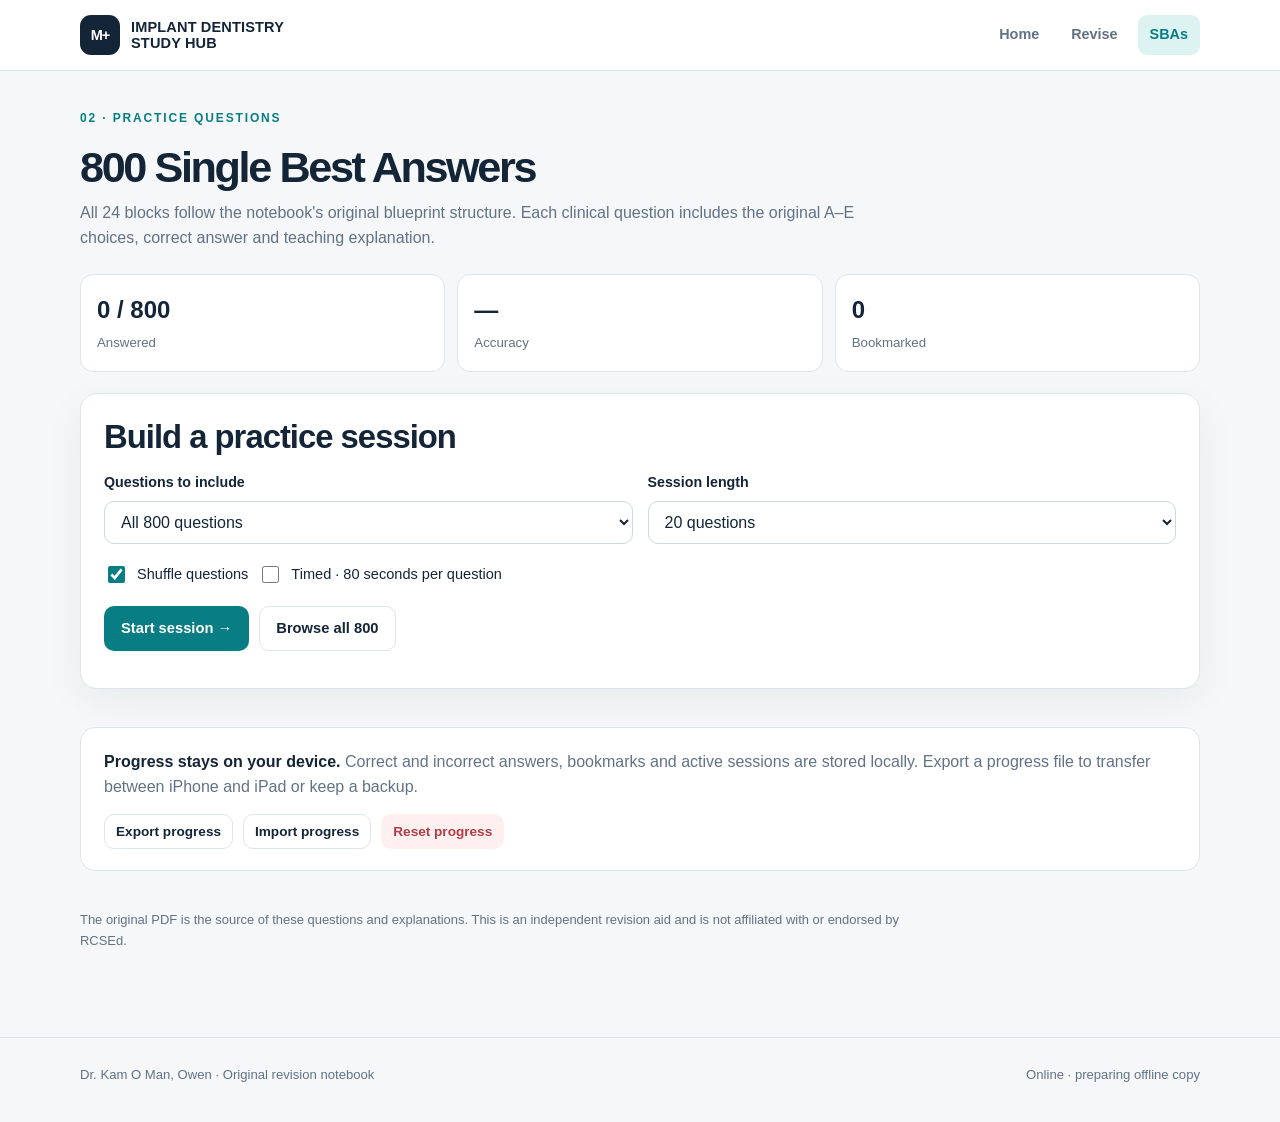
==== quiz.html @ 3d7825e0 "Add files via upload" ====
<!doctype html><html lang="en"><head><meta charset="utf-8"><meta name="viewport" content="width=device-width, initial-scale=1, viewport-fit=cover"><meta name="theme-color" content="#142538"><meta name="apple-mobile-web-app-capable" content="yes"><meta name="apple-mobile-web-app-title" content="MImpDent Study"><link rel="manifest" href="manifest.webmanifest"><link rel="icon" href="assets/icon.svg" type="image/svg+xml"><link rel="apple-touch-icon" href="assets/icon-180.png"><link rel="stylesheet" href="styles.css"><title>800 SBA Questions · M Imp Dent RCSEd</title></head><body><header class="site-header"><div class="container head-row"><a class="brand" href="index.html"><span class="logo">M+</span><span>IMPLANT DENTISTRY<br>STUDY HUB</span></a><nav class="head-links"><a class="navlink" href="index.html">Home</a><a class="navlink" href="revision.html">Revise</a><a class="navlink active" href="quiz.html">SBAs</a></nav></div></header>
<main class="container main"><div class="page-heading"><div class="eyebrow">02 · Practice questions</div><h1>800 Single Best Answers</h1><p>All 24 blocks follow the notebook's original blueprint structure. Each clinical question includes the original A–E choices, correct answer and teaching explanation.</p></div>
<div id="setupView"><div class="quiz-stats"><div class="stat"><b id="answeredCount">0</b><span>Answered</span></div><div class="stat"><b id="accuracyCount">—</b><span>Accuracy</span></div><div class="stat"><b id="bookmarkedCount">0</b><span>Bookmarked</span></div></div><div class="panel"><h2 class="screen-title">Build a practice session</h2><div class="grid2"><div class="field"><label for="blockFilter">Questions to include</label><select class="input" id="blockFilter"></select></div><div class="field"><label for="sizeSelect">Session length</label><select class="input" id="sizeSelect"><option value="10">10 questions</option><option value="20" selected>20 questions</option><option value="40">40 questions</option><option value="80">80 questions</option><option value="all">All available</option></select></div></div><div class="flex" style="margin-top:19px"><label class="check"><input type="checkbox" id="shuffleCheck" checked> Shuffle questions</label><label class="check"><input type="checkbox" id="timedCheck"> Timed · 80 seconds per question</label></div><div class="setup-actions"><button id="startBtn" class="btn primary">Start session →</button><button id="resumeBtn" class="btn secondary hidden">Resume saved session</button><button id="browseBtn" class="btn secondary">Browse all 800</button></div><p id="setupInfo" class="small" role="status"></p></div><div class="section info"><strong>Progress stays on your device.</strong> Correct and incorrect answers, bookmarks and active sessions are stored locally. Export a progress file to transfer between iPhone and iPad or keep a backup.<div class="flex" style="margin-top:14px"><button id="exportBtn" class="btn sm secondary">Export progress</button><button id="importBtn" class="btn sm secondary">Import progress</button><input id="importFile" class="hidden" type="file" accept=".json,application/json"><button id="clearBtn" class="btn sm danger">Reset progress</button></div></div></div>
<div id="sessionView" class="hidden"><div class="session-top"><div class="session-meta"><span class="tag" id="sessionTitle">Practice</span><span class="tag" id="sessionTime">Untimed</span><span class="small" id="questionPosition">Question 1 of 20</span></div><button class="btn sm secondary" id="exitSession">Save and exit</button></div><div class="progress-wrap"><div class="progress-fill" id="sessionProgress"></div></div><section class="panel question-card" style="margin-top:17px"><div class="flex" style="justify-content:space-between"><span class="tag" id="qBlock">Block A</span><button id="bookmarkBtn" class="btn secondary sm" aria-pressed="false">☆ Bookmark</button></div><h2 id="qNumber" style="margin:16px 0 0;font-size:1.4rem">Question 1</h2><div class="stem" id="qStem"></div><div class="options" id="qOptions" role="group" aria-label="Choose one answer"></div><section class="explanation hidden" id="answerPanel"><h3 id="answerTitle">Answer</h3><p id="answerText"></p><p class="small" id="sourcePages"></p></section><div class="question-footer"><div class="flex"><button id="previousBtn" class="btn secondary">← Previous</button><button id="nextBtn" class="btn secondary">Next →</button></div><div class="flex"><button id="revealBtn" class="btn primary">Check answer &amp; explain</button><button id="finishBtn" class="btn secondary">Finish</button></div></div></section><div class="small" style="margin-top:14px">Use ← / → keyboard arrows to navigate on a computer. Your work is saved automatically.</div></div>
<div id="resultsView" class="hidden"><div class="panel"><div class="eyebrow">Practice complete</div><h2 id="resultsTitle">Session summary</h2><div class="quiz-stats" style="margin-top:20px"><div class="stat"><b id="resultCorrect">—</b><span>Correct</span></div><div class="stat"><b id="resultAttempted">—</b><span>Checked</span></div><div class="stat"><b id="resultAccuracy">—</b><span>Accuracy</span></div></div><p class="muted">Explanations are available for every question. Review your missed answers or start another practice session.</p><div class="flex"><button class="btn primary" id="reviewWrongBtn">Review incorrect</button><button class="btn secondary" id="newSessionBtn">New session</button></div></div></div>
<div id="browseView" class="hidden"><div class="flex" style="justify-content:space-between;align-items:center;margin-bottom:14px"><h2 style="margin:0">Browse the bank</h2><button class="btn sm secondary" id="browseBack">← Set up a session</button></div><div class="panel"><div class="grid2"><div class="field"><label for="browseSearch">Search questions</label><input id="browseSearch" class="input" type="search" placeholder="e.g. immediate loading, diabetes"></div><div class="field"><label for="browseTopic">Blueprint block</label><select class="input" id="browseTopic"><option value="ALL">All blocks</option></select></div></div><p class="small" id="browseCount" style="margin-top:12px"></p><div id="browseResults"></div><button class="btn secondary hidden" id="loadMoreBtn">Show more questions</button></div></div>
<p class="disclaimer section">The original PDF is the source of these questions and explanations. This is an independent revision aid and is not affiliated with or endorsed by RCSEd.</p></main><footer class="footer"><div class="container"><span>Dr. Kam O Man, Owen · Original revision notebook</span><span id="offline-status">Offline-capable</span></div></footer><script src="data/questions.js"></script><script src="app.js"></script><script src="quiz-app.js"></script></body></html>
---- styles.css ----
:root{--ink:#142538;--muted:#627286;--accent:#087e84;--accent-soft:#ddf3f1;--gold:#d39b36;--bg:#f5f7f8;--surface:#fff;--border:#dee5e8;--shadow:0 12px 40px rgba(18,42,62,.055);--good:#0a795b;--bad:#b23c45;--radius:17px;color-scheme:light}
*{box-sizing:border-box}html{scroll-behavior:smooth}body{margin:0;color:var(--ink);background:var(--bg);font-family:-apple-system,BlinkMacSystemFont,'Segoe UI',Roboto,'Helvetica Neue',Arial,sans-serif;font-size:16px;line-height:1.6;-webkit-font-smoothing:antialiased}a{color:var(--accent);text-decoration:none}a:hover{text-decoration:underline}button,input,select{font:inherit}button{cursor:pointer}button:disabled{opacity:.45;cursor:not-allowed}h1,h2,h3,h4,p{margin-top:0}h1{font-size:clamp(2.05rem,5.5vw,3.7rem);letter-spacing:-.055em;line-height:1.12}h2{font-size:clamp(1.35rem,3.2vw,2.05rem);letter-spacing:-.03em;line-height:1.2}h3{font-size:1.12rem;letter-spacing:-.012em}small,.small{font-size:.88rem;color:var(--muted)}.container{width:min(1120px,calc(100% - 36px));margin-inline:auto}.site-header{background:var(--surface);border-bottom:1px solid var(--border);position:sticky;top:0;z-index:15}.head-row{display:flex;justify-content:space-between;align-items:center;min-height:70px;gap:12px}.brand{display:flex;align-items:center;gap:11px;color:var(--ink);font-weight:780;font-size:.91rem;letter-spacing:.01em;line-height:1.12}.brand:hover{text-decoration:none}.logo{display:grid;place-items:center;background:var(--ink);color:#fff;border-radius:11px;width:40px;height:40px;font-weight:750;letter-spacing:-.08em}.brand span:last-child{max-width:210px}.head-links{display:flex;gap:8px;align-items:center}.navlink{border-radius:9px;color:var(--muted);padding:8px 12px;font-size:.9rem;font-weight:650}.navlink.active,.navlink:hover{background:var(--accent-soft);color:var(--accent);text-decoration:none}.status{font-size:.76rem;font-weight:650;color:var(--muted);display:inline-flex;align-items:center;gap:5px}.dot{background:#d69b49;border-radius:100%;width:7px;height:7px;display:inline-block}.dot.ready{background:#16a37a}.main{padding:38px 0 72px}.eyebrow{text-transform:uppercase;font-weight:770;color:var(--accent);letter-spacing:.155em;font-size:.75rem;margin-bottom:15px}.hero{padding:48px 0 39px;max-width:850px}.hero p{font-size:1.13rem;color:var(--muted);max-width:710px}.hero strong{color:var(--ink)}.metricbar{display:grid;grid-template-columns:repeat(4,1fr);gap:11px;margin-bottom:27px}.metric{padding:19px 21px;border:1px solid var(--border);border-radius:var(--radius);background:var(--surface)}.metric .value{font-size:1.73rem;font-weight:800;letter-spacing:-.035em;line-height:1.2}.metric .name{font-size:.83rem;color:var(--muted)}.cards{display:grid;grid-template-columns:repeat(2,minmax(0,1fr));gap:18px}.feature{background:var(--surface);border:1px solid var(--border);border-radius:20px;padding:28px;box-shadow:var(--shadow);display:flex;flex-direction:column;min-height:290px}.feature .number{font-size:.73rem;color:var(--accent);font-weight:770;text-transform:uppercase;letter-spacing:.12em}.feature h2{margin:14px 0 14px}.feature p{color:var(--muted)}.feature .bottom{margin-top:auto;padding-top:16px}.btn{border-radius:10px;border:1px solid transparent;background:var(--ink);padding:11px 16px;color:#fff;display:inline-flex;align-items:center;justify-content:center;gap:8px;font-size:.92rem;font-weight:700;text-decoration:none;line-height:1.4}.btn:hover{text-decoration:none;filter:brightness(1.08)}.btn.primary{background:var(--accent)}.btn.secondary{background:var(--surface);color:var(--ink);border:1px solid var(--border)}.btn.soft{background:var(--accent-soft);color:var(--accent)}.btn.danger{background:#fff0f0;color:var(--bad)}.btn.sm{padding:7px 11px;font-size:.85rem}.btn:focus-visible,.navlink:focus-visible,.option:focus-visible,a:focus-visible,input:focus-visible,select:focus-visible{outline:3px solid #7eb8c9;outline-offset:2px}.section{margin-top:38px}.resources{display:grid;grid-template-columns:repeat(3,1fr);gap:12px}.resource{padding:18px;background:var(--surface);border:1px solid var(--border);border-radius:14px;display:block}.resource:hover{text-decoration:none;border-color:#82bdbb}.resource .rtitle{color:var(--ink);font-weight:740}.resource .rmeta{color:var(--muted);font-size:.85rem;margin-top:4px}.info{padding:21px 23px;background:var(--surface);border:1px solid var(--border);border-radius:15px;color:var(--muted)}.info strong{color:var(--ink)}.info ol{padding-left:23px;margin:8px 0 3px}.info li{padding:3px 0}.muted{color:var(--muted)}.disclaimer{font-size:.81rem;color:var(--muted);max-width:850px;line-height:1.65}.footer{border-top:1px solid var(--border);padding:26px 0 37px;color:var(--muted);font-size:.82rem}.footer .container{display:flex;justify-content:space-between;gap:20px}.page-heading{margin-bottom:23px}.page-heading h1{font-size:clamp(1.8rem,4.4vw,2.7rem);margin-bottom:8px}.page-heading p{color:var(--muted);max-width:800px}.panel{background:var(--surface);border:1px solid var(--border);border-radius:var(--radius);box-shadow:var(--shadow);padding:23px}.field{display:flex;flex-direction:column;gap:7px}.field label{font-weight:700;font-size:.89rem}.input{width:100%;background:#fff;border:1px solid #cdd9dd;border-radius:10px;min-height:43px;padding:8px 12px;color:var(--ink)}.input:focus{outline:3px solid #d4eeec;border-color:var(--accent)}.flex{display:flex;gap:10px;align-items:center;flex-wrap:wrap}.stack{display:flex;flex-direction:column;gap:15px}.grid2{display:grid;grid-template-columns:1fr 1fr;gap:15px}.check{display:flex;align-items:center;gap:9px;font-size:.91rem;color:var(--ink)}.check input{accent-color:var(--accent);height:17px;width:17px}.tag{display:inline-flex;border-radius:20px;background:#ebf3f5;padding:4px 10px;color:#4c6a76;font-size:.78rem;font-weight:740}.tag.good{background:#dcf5ea;color:var(--good)}.tag.bad{background:#ffe6e6;color:var(--bad)}.progress-wrap{height:8px;background:#e5ebed;border-radius:99px;overflow:hidden}.progress-fill{background:var(--accent);height:100%;transition:width .25s;width:0}.quiz-stats{display:grid;grid-template-columns:repeat(3,1fr);gap:12px;margin-bottom:21px}.stat{border:1px solid var(--border);border-radius:13px;background:var(--surface);padding:16px}.stat b{display:block;font-size:1.5rem}.stat span{color:var(--muted);font-size:.83rem}.setup-actions{display:flex;align-items:center;gap:10px;flex-wrap:wrap;margin-top:20px}.session-top{display:flex;gap:14px;align-items:center;justify-content:space-between;margin-bottom:15px;flex-wrap:wrap}.session-meta{display:flex;align-items:center;gap:9px;flex-wrap:wrap}.question-card{padding:26px 26px 20px}.stem{font-size:1.08rem;font-weight:620;line-height:1.72;white-space:normal;overflow-wrap:anywhere;margin:19px 0 23px}.options{display:flex;flex-direction:column;gap:10px}.option{border:1px solid var(--border);border-radius:12px;background:#fff;color:var(--ink);padding:13px 15px;display:flex;gap:13px;text-align:left;align-items:flex-start;width:100%;line-height:1.58}.option .letter{background:#edf1f4;flex:0 0 30px;height:30px;display:grid;place-items:center;border-radius:8px;font-weight:800;font-size:.86rem}.option.selected{border-color:var(--accent);background:#effaf9}.option.correct{border-color:#69b59b;background:#e8f8f0}.option.incorrect{border-color:#e3a6aa;background:#fff0f0}.option:disabled{opacity:1;cursor:default}.explanation{margin-top:22px;border-top:1px solid var(--border);padding-top:21px}.explanation h3{color:var(--accent);margin-bottom:9px}.explanation p{line-height:1.75;color:#405365}.question-footer{display:flex;flex-wrap:wrap;align-items:center;justify-content:space-between;gap:11px;margin-top:21px}.card-tabs{border-top:1px solid var(--border);margin-top:14px;padding-top:16px}.hidden{display:none!important}.browser-row{background:#fff;border:1px solid var(--border);padding:15px 17px;border-radius:12px;margin-bottom:9px;display:flex;align-items:center;justify-content:space-between;gap:13px;width:100%;text-align:left;color:var(--ink)}.browser-row:hover{border-color:var(--accent)}.browser-row .qtitle{line-height:1.45;display:block}.browser-row .qmeta{display:block;font-size:.78rem;color:var(--muted);margin-top:5px}.library-layout{display:grid;grid-template-columns:265px minmax(0,1fr);gap:22px;align-items:start}.sidebar{position:sticky;top:94px;max-height:calc(100vh - 114px);overflow-y:auto}.nav-section{width:100%;border:0;background:transparent;text-align:left;color:var(--muted);border-radius:10px;padding:11px 12px;line-height:1.4;font-size:.88rem;display:block}.nav-section.active{background:var(--accent-soft);color:var(--accent);font-weight:740}.nav-section:hover{background:#edf2f4}.article-header{border-bottom:1px solid var(--border);margin-bottom:21px;padding-bottom:18px}.article-header h2{margin:0 0 8px}.article-page{padding:21px 0;border-bottom:1px solid var(--border)}.article-page:last-child{border-bottom:none}.article-page h3{color:var(--accent);font-size:.82rem;letter-spacing:.08em;text-transform:uppercase;margin-bottom:16px}.note-block{white-space:pre-wrap;overflow-wrap:anywhere;font-size:1rem;line-height:1.72;margin:0 0 17px;color:#34475a}.note-block.heading{font-weight:760;color:var(--ink);font-size:1.1rem;line-height:1.4}.source-link{font-size:.8rem;font-weight:650}.search-note{font-size:.85rem;margin-top:6px}.empty{padding:35px 20px;color:var(--muted);text-align:center}mark{background:#fff0a5;color:inherit;border-radius:3px}.reader-tools{display:flex;flex-wrap:wrap;gap:8px;align-items:center;margin:0 0 19px}.reader-tools .input{max-width:340px}.reader-tools .btn{margin-left:auto}.read-plus .note-block{font-size:1.16rem}.read-plus .note-block.heading{font-size:1.26rem}.pdf-link-grid{display:grid;grid-template-columns:repeat(2,1fr);gap:10px;margin-top:19px}.pdf-link-grid a{border:1px solid var(--border);padding:12px;border-radius:10px;color:var(--ink);font-weight:650;font-size:.86rem}.pdf-link-grid a:hover{border-color:var(--accent);text-decoration:none}.accent{color:var(--accent)}.screen-title{margin-bottom:15px}.session-navigator{display:flex;align-items:center;gap:8px;justify-content:space-between;flex-wrap:wrap}.kbd{font-size:.74rem;color:var(--muted);font-weight:600}@media(max-width:760px){.container{width:min(100% - 24px,700px)}.head-row{min-height:65px}.brand{font-size:.8rem}.logo{width:34px;height:34px}.brand span:last-child{max-width:136px}.head-links{gap:0}.navlink{padding:7px 8px;font-size:.79rem}.main{padding:23px 0 50px}.hero{padding:24px 0 17px}.hero p{font-size:1rem}.metricbar{grid-template-columns:repeat(2,1fr)}.cards,.grid2,.resources{grid-template-columns:1fr}.feature{min-height:240px;padding:23px}.feature h2{font-size:1.6rem}.panel{padding:18px}.quiz-stats{grid-template-columns:repeat(3,1fr);gap:7px}.stat{padding:10px}.stat b{font-size:1.25rem}.stat span{font-size:.75rem}.question-card{padding:17px}.option{padding:11px}.question-footer .btn{flex:1}.library-layout{display:block}.sidebar{position:static;max-height:none;display:flex;gap:7px;overflow-x:auto;white-space:nowrap;padding:11px;margin-bottom:8px;background:var(--surface);border:1px solid var(--border);border-radius:11px}.nav-section{width:auto;flex:none;border:1px solid #e2e9eb;padding:8px 12px}.article-page{padding:15px 0}.note-block{font-size:.96rem}.footer .container{display:block}.pdf-link-grid{grid-template-columns:1fr}.reader-tools .input{max-width:100%}.reader-tools .btn{margin-left:0}}@media(prefers-color-scheme:dark){:root{--ink:#e6eef6;--muted:#a1b2c0;--accent:#68d2cf;--accent-soft:#153a41;--gold:#e4bd76;--bg:#0b1722;--surface:#132432;--border:#2b4655;--shadow:none;--good:#80dcb4;--bad:#ff9da3;color-scheme:dark}.logo{background:#edf6fa;color:#112633}.navlink.active{color:#68d2cf}.input,.option,.browser-row{background:var(--surface);color:var(--ink);border-color:var(--border)}.option .letter{background:#253b4b}.option.selected{background:#183b3f}.option.correct{background:#16413b}.option.incorrect{background:#442d39}.explanation p,.note-block{color:#cfdae4}.resource:hover,.pdf-link-grid a:hover{border-color:var(--accent)}.tag{background:#25404e;color:#adcad5}.tag.good{background:#1b4439;color:#8adab8}.tag.bad{background:#4c2731;color:#ffafb2}.btn.secondary{color:var(--ink)}.btn.soft{color:var(--accent)}.btn.danger{background:#40262b;color:#ffb3ba}.nav-section:hover{background:#203847}.nav-section.active{color:var(--accent)}mark{background:#785d20;color:#fff}}@media print{.site-header,.footer,.sidebar,.reader-tools,.question-footer,.setup-actions{display:none!important}.main{padding:0}.container{width:100%}.library-layout{display:block}.panel{border:none;box-shadow:none}}
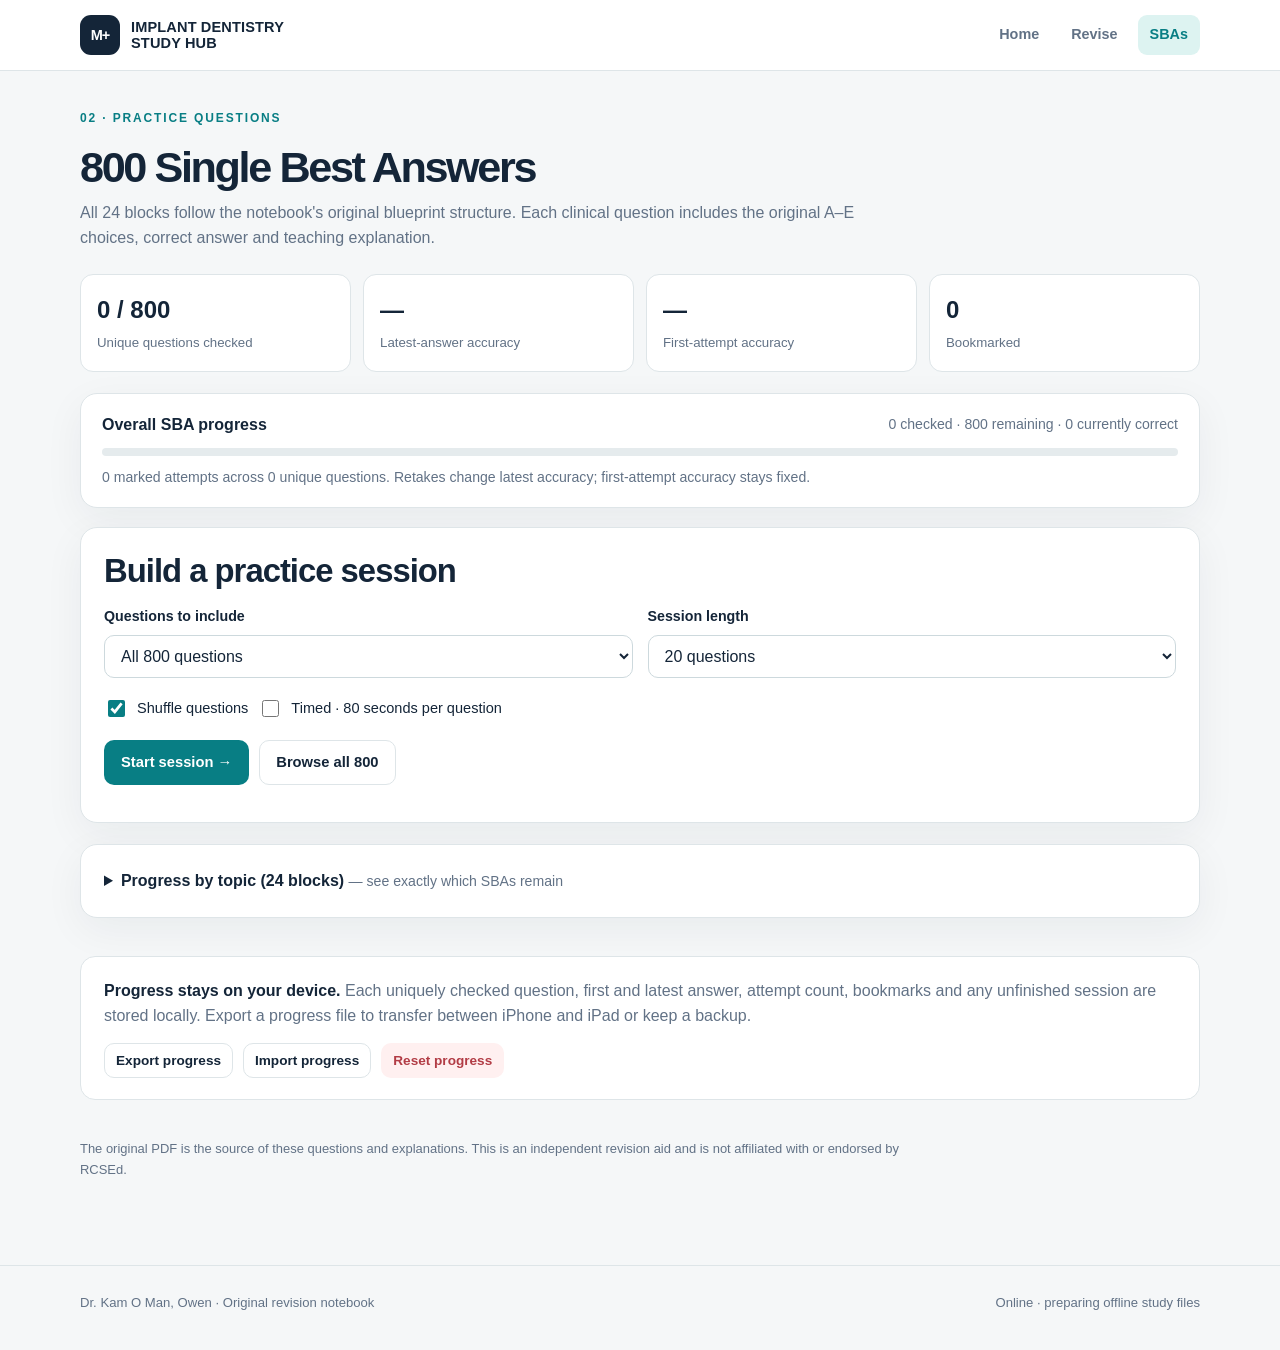
==== commit a985626e: "Add files via upload" ====
--- a/quiz.html
+++ b/quiz.html
@@ -1,7 +1,7 @@
 <!doctype html><html lang="en"><head><meta charset="utf-8"><meta name="viewport" content="width=device-width, initial-scale=1, viewport-fit=cover"><meta name="theme-color" content="#142538"><meta name="apple-mobile-web-app-capable" content="yes"><meta name="apple-mobile-web-app-title" content="MImpDent Study"><link rel="manifest" href="manifest.webmanifest"><link rel="icon" href="assets/icon.svg" type="image/svg+xml"><link rel="apple-touch-icon" href="assets/icon-180.png"><link rel="stylesheet" href="styles.css"><title>800 SBA Questions · M Imp Dent RCSEd</title></head><body><header class="site-header"><div class="container head-row"><a class="brand" href="index.html"><span class="logo">M+</span><span>IMPLANT DENTISTRY<br>STUDY HUB</span></a><nav class="head-links"><a class="navlink" href="index.html">Home</a><a class="navlink" href="revision.html">Revise</a><a class="navlink active" href="quiz.html">SBAs</a></nav></div></header>
 <main class="container main"><div class="page-heading"><div class="eyebrow">02 · Practice questions</div><h1>800 Single Best Answers</h1><p>All 24 blocks follow the notebook's original blueprint structure. Each clinical question includes the original A–E choices, correct answer and teaching explanation.</p></div>
-<div id="setupView"><div class="quiz-stats"><div class="stat"><b id="answeredCount">0</b><span>Answered</span></div><div class="stat"><b id="accuracyCount">—</b><span>Accuracy</span></div><div class="stat"><b id="bookmarkedCount">0</b><span>Bookmarked</span></div></div><div class="panel"><h2 class="screen-title">Build a practice session</h2><div class="grid2"><div class="field"><label for="blockFilter">Questions to include</label><select class="input" id="blockFilter"></select></div><div class="field"><label for="sizeSelect">Session length</label><select class="input" id="sizeSelect"><option value="10">10 questions</option><option value="20" selected>20 questions</option><option value="40">40 questions</option><option value="80">80 questions</option><option value="all">All available</option></select></div></div><div class="flex" style="margin-top:19px"><label class="check"><input type="checkbox" id="shuffleCheck" checked> Shuffle questions</label><label class="check"><input type="checkbox" id="timedCheck"> Timed · 80 seconds per question</label></div><div class="setup-actions"><button id="startBtn" class="btn primary">Start session →</button><button id="resumeBtn" class="btn secondary hidden">Resume saved session</button><button id="browseBtn" class="btn secondary">Browse all 800</button></div><p id="setupInfo" class="small" role="status"></p></div><div class="section info"><strong>Progress stays on your device.</strong> Correct and incorrect answers, bookmarks and active sessions are stored locally. Export a progress file to transfer between iPhone and iPad or keep a backup.<div class="flex" style="margin-top:14px"><button id="exportBtn" class="btn sm secondary">Export progress</button><button id="importBtn" class="btn sm secondary">Import progress</button><input id="importFile" class="hidden" type="file" accept=".json,application/json"><button id="clearBtn" class="btn sm danger">Reset progress</button></div></div></div>
-<div id="sessionView" class="hidden"><div class="session-top"><div class="session-meta"><span class="tag" id="sessionTitle">Practice</span><span class="tag" id="sessionTime">Untimed</span><span class="small" id="questionPosition">Question 1 of 20</span></div><button class="btn sm secondary" id="exitSession">Save and exit</button></div><div class="progress-wrap"><div class="progress-fill" id="sessionProgress"></div></div><section class="panel question-card" style="margin-top:17px"><div class="flex" style="justify-content:space-between"><span class="tag" id="qBlock">Block A</span><button id="bookmarkBtn" class="btn secondary sm" aria-pressed="false">☆ Bookmark</button></div><h2 id="qNumber" style="margin:16px 0 0;font-size:1.4rem">Question 1</h2><div class="stem" id="qStem"></div><div class="options" id="qOptions" role="group" aria-label="Choose one answer"></div><section class="explanation hidden" id="answerPanel"><h3 id="answerTitle">Answer</h3><p id="answerText"></p><p class="small" id="sourcePages"></p></section><div class="question-footer"><div class="flex"><button id="previousBtn" class="btn secondary">← Previous</button><button id="nextBtn" class="btn secondary">Next →</button></div><div class="flex"><button id="revealBtn" class="btn primary">Check answer &amp; explain</button><button id="finishBtn" class="btn secondary">Finish</button></div></div></section><div class="small" style="margin-top:14px">Use ← / → keyboard arrows to navigate on a computer. Your work is saved automatically.</div></div>
-<div id="resultsView" class="hidden"><div class="panel"><div class="eyebrow">Practice complete</div><h2 id="resultsTitle">Session summary</h2><div class="quiz-stats" style="margin-top:20px"><div class="stat"><b id="resultCorrect">—</b><span>Correct</span></div><div class="stat"><b id="resultAttempted">—</b><span>Checked</span></div><div class="stat"><b id="resultAccuracy">—</b><span>Accuracy</span></div></div><p class="muted">Explanations are available for every question. Review your missed answers or start another practice session.</p><div class="flex"><button class="btn primary" id="reviewWrongBtn">Review incorrect</button><button class="btn secondary" id="newSessionBtn">New session</button></div></div></div>
+<div id="setupView"><div class="quiz-stats"><div class="stat"><b id="answeredCount">0 / 800</b><span>Unique questions checked</span></div><div class="stat"><b id="accuracyCount">—</b><span>Latest-answer accuracy</span></div><div class="stat"><b id="firstAccuracyCount">—</b><span>First-attempt accuracy</span></div><div class="stat"><b id="bookmarkedCount">0</b><span>Bookmarked</span></div></div><div class="panel progress-overview"><div class="flex" style="justify-content:space-between"><strong>Overall SBA progress</strong><span id="progressDetails" class="small">0 of 800</span></div><div class="progress-wrap" role="progressbar" aria-label="Overall SBA completion" aria-valuemin="0" aria-valuemax="800" aria-valuenow="0" id="globalProgressBar"><div id="globalProgress" class="progress-fill"></div></div><p class="small" id="attemptsInfo" style="margin:10px 0 0">0 marked attempts. Retakes update latest accuracy, not first-attempt accuracy.</p></div><p id="storageWarning" role="alert" class="storage-warning hidden"></p><div class="panel"><h2 class="screen-title">Build a practice session</h2><div class="grid2"><div class="field"><label for="blockFilter">Questions to include</label><select class="input" id="blockFilter"></select></div><div class="field"><label for="sizeSelect">Session length</label><select class="input" id="sizeSelect"><option value="10">10 questions</option><option value="20" selected>20 questions</option><option value="40">40 questions</option><option value="80">80 questions</option><option value="all">All available</option></select></div></div><div class="flex" style="margin-top:19px"><label class="check"><input type="checkbox" id="shuffleCheck" checked> Shuffle questions</label><label class="check"><input type="checkbox" id="timedCheck"> Timed · 80 seconds per question</label></div><div class="setup-actions"><button id="startBtn" class="btn primary">Start session →</button><button id="resumeBtn" class="btn secondary hidden">Resume saved session</button><button id="viewLastResultBtn" class="btn secondary hidden">Previous session results</button><button id="browseBtn" class="btn secondary">Browse all 800</button></div><p id="setupInfo" class="small" role="status"></p></div><details class="panel progress-details section"><summary><strong>Progress by topic (24 blocks)</strong> <span class="small">— see exactly which SBAs remain</span></summary><div class="table-scroll"><table class="progress-table"><thead><tr><th>Block / topic</th><th>Checked</th><th>Correct (latest)</th><th>Completion</th></tr></thead><tbody id="blockProgressRows"></tbody></table></div></details><div class="section info"><strong>Progress stays on your device.</strong> Each uniquely checked question, first and latest answer, attempt count, bookmarks and any unfinished session are stored locally. Export a progress file to transfer between iPhone and iPad or keep a backup.<div class="flex" style="margin-top:14px"><button id="exportBtn" class="btn sm secondary">Export progress</button><button id="importBtn" class="btn sm secondary">Import progress</button><input id="importFile" class="hidden" type="file" accept=".json,application/json"><button id="clearBtn" class="btn sm danger">Reset progress</button></div></div></div>
+<div id="sessionView" class="hidden"><div class="session-top"><div class="session-meta"><span class="tag" id="sessionTitle">Practice</span><span class="tag" id="sessionTime">Untimed</span><span class="small" id="questionPosition">Question 1 of 20</span><span class="small" id="checkedPosition">0 checked</span></div><button class="btn sm secondary" id="exitSession">Save and exit</button></div><div class="progress-wrap"><div class="progress-fill" id="sessionProgress"></div></div><div class="session-navigator"><label class="small" for="jumpSelect">Jump to question:</label><select class="input jump-select" id="jumpSelect" aria-label="Jump to question in this session"></select><button class="btn secondary sm" id="nextUnansweredBtn">Next unchecked</button></div><section class="panel question-card" style="margin-top:17px"><div class="flex" style="justify-content:space-between"><span class="tag" id="qBlock">Block A</span><button id="bookmarkBtn" class="btn secondary sm" aria-pressed="false">☆ Bookmark</button></div><h2 id="qNumber" style="margin:16px 0 0;font-size:1.4rem">Question 1</h2><div class="stem" id="qStem"></div><div class="options" id="qOptions" role="group" aria-label="Choose one answer"></div><section class="explanation hidden" id="answerPanel"><h3 id="answerTitle">Answer</h3><p id="answerText"></p><p class="small" id="sourcePages"></p></section><p id="qFeedback" class="small" role="status"></p><div class="question-footer"><div class="flex"><button id="previousBtn" class="btn secondary">← Previous</button><button id="nextBtn" class="btn secondary">Next →</button></div><div class="flex"><button id="revealBtn" class="btn primary">Check answer &amp; explain</button><button id="finishBtn" class="btn secondary">Finish</button></div></div></section><div class="small" style="margin-top:14px">Use ← / → keyboard arrows to navigate on a computer. Your work is saved automatically.</div></div>
+<div id="resultsView" class="hidden"><div class="panel"><div class="eyebrow">Practice complete</div><h2 id="resultsTitle">Session summary</h2><div class="quiz-stats results-stats" style="margin-top:20px"><div class="stat"><b id="resultCorrect">—</b><span>Correct answers</span></div><div class="stat"><b id="resultAttempted">—</b><span>Checked questions</span></div><div class="stat"><b id="resultScore">—</b><span>Score (all assigned)</span></div><div class="stat"><b id="resultAccuracy">—</b><span>Accuracy (checked only)</span></div></div><p id="resultsBreakdown" class="muted">Unanswered questions are included in the session score denominator but excluded from checked-answer accuracy.</p><div class="flex"><button class="btn primary" id="reviewWrongBtn">Review incorrect</button><button class="btn secondary" id="reviewUnansweredBtn">Complete unanswered</button><button class="btn secondary" id="newSessionBtn">New session</button></div></div></div>
 <div id="browseView" class="hidden"><div class="flex" style="justify-content:space-between;align-items:center;margin-bottom:14px"><h2 style="margin:0">Browse the bank</h2><button class="btn sm secondary" id="browseBack">← Set up a session</button></div><div class="panel"><div class="grid2"><div class="field"><label for="browseSearch">Search questions</label><input id="browseSearch" class="input" type="search" placeholder="e.g. immediate loading, diabetes"></div><div class="field"><label for="browseTopic">Blueprint block</label><select class="input" id="browseTopic"><option value="ALL">All blocks</option></select></div></div><p class="small" id="browseCount" style="margin-top:12px"></p><div id="browseResults"></div><button class="btn secondary hidden" id="loadMoreBtn">Show more questions</button></div></div>
 <p class="disclaimer section">The original PDF is the source of these questions and explanations. This is an independent revision aid and is not affiliated with or endorsed by RCSEd.</p></main><footer class="footer"><div class="container"><span>Dr. Kam O Man, Owen · Original revision notebook</span><span id="offline-status">Offline-capable</span></div></footer><script src="data/questions.js"></script><script src="app.js"></script><script src="quiz-app.js"></script></body></html>
--- a/styles.css
+++ b/styles.css
@@ -1,2 +1,25 @@
 :root{--ink:#142538;--muted:#627286;--accent:#087e84;--accent-soft:#ddf3f1;--gold:#d39b36;--bg:#f5f7f8;--surface:#fff;--border:#dee5e8;--shadow:0 12px 40px rgba(18,42,62,.055);--good:#0a795b;--bad:#b23c45;--radius:17px;color-scheme:light}
 *{box-sizing:border-box}html{scroll-behavior:smooth}body{margin:0;color:var(--ink);background:var(--bg);font-family:-apple-system,BlinkMacSystemFont,'Segoe UI',Roboto,'Helvetica Neue',Arial,sans-serif;font-size:16px;line-height:1.6;-webkit-font-smoothing:antialiased}a{color:var(--accent);text-decoration:none}a:hover{text-decoration:underline}button,input,select{font:inherit}button{cursor:pointer}button:disabled{opacity:.45;cursor:not-allowed}h1,h2,h3,h4,p{margin-top:0}h1{font-size:clamp(2.05rem,5.5vw,3.7rem);letter-spacing:-.055em;line-height:1.12}h2{font-size:clamp(1.35rem,3.2vw,2.05rem);letter-spacing:-.03em;line-height:1.2}h3{font-size:1.12rem;letter-spacing:-.012em}small,.small{font-size:.88rem;color:var(--muted)}.container{width:min(1120px,calc(100% - 36px));margin-inline:auto}.site-header{background:var(--surface);border-bottom:1px solid var(--border);position:sticky;top:0;z-index:15}.head-row{display:flex;justify-content:space-between;align-items:center;min-height:70px;gap:12px}.brand{display:flex;align-items:center;gap:11px;color:var(--ink);font-weight:780;font-size:.91rem;letter-spacing:.01em;line-height:1.12}.brand:hover{text-decoration:none}.logo{display:grid;place-items:center;background:var(--ink);color:#fff;border-radius:11px;width:40px;height:40px;font-weight:750;letter-spacing:-.08em}.brand span:last-child{max-width:210px}.head-links{display:flex;gap:8px;align-items:center}.navlink{border-radius:9px;color:var(--muted);padding:8px 12px;font-size:.9rem;font-weight:650}.navlink.active,.navlink:hover{background:var(--accent-soft);color:var(--accent);text-decoration:none}.status{font-size:.76rem;font-weight:650;color:var(--muted);display:inline-flex;align-items:center;gap:5px}.dot{background:#d69b49;border-radius:100%;width:7px;height:7px;display:inline-block}.dot.ready{background:#16a37a}.main{padding:38px 0 72px}.eyebrow{text-transform:uppercase;font-weight:770;color:var(--accent);letter-spacing:.155em;font-size:.75rem;margin-bottom:15px}.hero{padding:48px 0 39px;max-width:850px}.hero p{font-size:1.13rem;color:var(--muted);max-width:710px}.hero strong{color:var(--ink)}.metricbar{display:grid;grid-template-columns:repeat(4,1fr);gap:11px;margin-bottom:27px}.metric{padding:19px 21px;border:1px solid var(--border);border-radius:var(--radius);background:var(--surface)}.metric .value{font-size:1.73rem;font-weight:800;letter-spacing:-.035em;line-height:1.2}.metric .name{font-size:.83rem;color:var(--muted)}.cards{display:grid;grid-template-columns:repeat(2,minmax(0,1fr));gap:18px}.feature{background:var(--surface);border:1px solid var(--border);border-radius:20px;padding:28px;box-shadow:var(--shadow);display:flex;flex-direction:column;min-height:290px}.feature .number{font-size:.73rem;color:var(--accent);font-weight:770;text-transform:uppercase;letter-spacing:.12em}.feature h2{margin:14px 0 14px}.feature p{color:var(--muted)}.feature .bottom{margin-top:auto;padding-top:16px}.btn{border-radius:10px;border:1px solid transparent;background:var(--ink);padding:11px 16px;color:#fff;display:inline-flex;align-items:center;justify-content:center;gap:8px;font-size:.92rem;font-weight:700;text-decoration:none;line-height:1.4}.btn:hover{text-decoration:none;filter:brightness(1.08)}.btn.primary{background:var(--accent)}.btn.secondary{background:var(--surface);color:var(--ink);border:1px solid var(--border)}.btn.soft{background:var(--accent-soft);color:var(--accent)}.btn.danger{background:#fff0f0;color:var(--bad)}.btn.sm{padding:7px 11px;font-size:.85rem}.btn:focus-visible,.navlink:focus-visible,.option:focus-visible,a:focus-visible,input:focus-visible,select:focus-visible{outline:3px solid #7eb8c9;outline-offset:2px}.section{margin-top:38px}.resources{display:grid;grid-template-columns:repeat(3,1fr);gap:12px}.resource{padding:18px;background:var(--surface);border:1px solid var(--border);border-radius:14px;display:block}.resource:hover{text-decoration:none;border-color:#82bdbb}.resource .rtitle{color:var(--ink);font-weight:740}.resource .rmeta{color:var(--muted);font-size:.85rem;margin-top:4px}.info{padding:21px 23px;background:var(--surface);border:1px solid var(--border);border-radius:15px;color:var(--muted)}.info strong{color:var(--ink)}.info ol{padding-left:23px;margin:8px 0 3px}.info li{padding:3px 0}.muted{color:var(--muted)}.disclaimer{font-size:.81rem;color:var(--muted);max-width:850px;line-height:1.65}.footer{border-top:1px solid var(--border);padding:26px 0 37px;color:var(--muted);font-size:.82rem}.footer .container{display:flex;justify-content:space-between;gap:20px}.page-heading{margin-bottom:23px}.page-heading h1{font-size:clamp(1.8rem,4.4vw,2.7rem);margin-bottom:8px}.page-heading p{color:var(--muted);max-width:800px}.panel{background:var(--surface);border:1px solid var(--border);border-radius:var(--radius);box-shadow:var(--shadow);padding:23px}.field{display:flex;flex-direction:column;gap:7px}.field label{font-weight:700;font-size:.89rem}.input{width:100%;background:#fff;border:1px solid #cdd9dd;border-radius:10px;min-height:43px;padding:8px 12px;color:var(--ink)}.input:focus{outline:3px solid #d4eeec;border-color:var(--accent)}.flex{display:flex;gap:10px;align-items:center;flex-wrap:wrap}.stack{display:flex;flex-direction:column;gap:15px}.grid2{display:grid;grid-template-columns:1fr 1fr;gap:15px}.check{display:flex;align-items:center;gap:9px;font-size:.91rem;color:var(--ink)}.check input{accent-color:var(--accent);height:17px;width:17px}.tag{display:inline-flex;border-radius:20px;background:#ebf3f5;padding:4px 10px;color:#4c6a76;font-size:.78rem;font-weight:740}.tag.good{background:#dcf5ea;color:var(--good)}.tag.bad{background:#ffe6e6;color:var(--bad)}.progress-wrap{height:8px;background:#e5ebed;border-radius:99px;overflow:hidden}.progress-fill{background:var(--accent);height:100%;transition:width .25s;width:0}.quiz-stats{display:grid;grid-template-columns:repeat(3,1fr);gap:12px;margin-bottom:21px}.stat{border:1px solid var(--border);border-radius:13px;background:var(--surface);padding:16px}.stat b{display:block;font-size:1.5rem}.stat span{color:var(--muted);font-size:.83rem}.setup-actions{display:flex;align-items:center;gap:10px;flex-wrap:wrap;margin-top:20px}.session-top{display:flex;gap:14px;align-items:center;justify-content:space-between;margin-bottom:15px;flex-wrap:wrap}.session-meta{display:flex;align-items:center;gap:9px;flex-wrap:wrap}.question-card{padding:26px 26px 20px}.stem{font-size:1.08rem;font-weight:620;line-height:1.72;white-space:normal;overflow-wrap:anywhere;margin:19px 0 23px}.options{display:flex;flex-direction:column;gap:10px}.option{border:1px solid var(--border);border-radius:12px;background:#fff;color:var(--ink);padding:13px 15px;display:flex;gap:13px;text-align:left;align-items:flex-start;width:100%;line-height:1.58}.option .letter{background:#edf1f4;flex:0 0 30px;height:30px;display:grid;place-items:center;border-radius:8px;font-weight:800;font-size:.86rem}.option.selected{border-color:var(--accent);background:#effaf9}.option.correct{border-color:#69b59b;background:#e8f8f0}.option.incorrect{border-color:#e3a6aa;background:#fff0f0}.option:disabled{opacity:1;cursor:default}.explanation{margin-top:22px;border-top:1px solid var(--border);padding-top:21px}.explanation h3{color:var(--accent);margin-bottom:9px}.explanation p{line-height:1.75;color:#405365}.question-footer{display:flex;flex-wrap:wrap;align-items:center;justify-content:space-between;gap:11px;margin-top:21px}.card-tabs{border-top:1px solid var(--border);margin-top:14px;padding-top:16px}.hidden{display:none!important}.browser-row{background:#fff;border:1px solid var(--border);padding:15px 17px;border-radius:12px;margin-bottom:9px;display:flex;align-items:center;justify-content:space-between;gap:13px;width:100%;text-align:left;color:var(--ink)}.browser-row:hover{border-color:var(--accent)}.browser-row .qtitle{line-height:1.45;display:block}.browser-row .qmeta{display:block;font-size:.78rem;color:var(--muted);margin-top:5px}.library-layout{display:grid;grid-template-columns:265px minmax(0,1fr);gap:22px;align-items:start}.sidebar{position:sticky;top:94px;max-height:calc(100vh - 114px);overflow-y:auto}.nav-section{width:100%;border:0;background:transparent;text-align:left;color:var(--muted);border-radius:10px;padding:11px 12px;line-height:1.4;font-size:.88rem;display:block}.nav-section.active{background:var(--accent-soft);color:var(--accent);font-weight:740}.nav-section:hover{background:#edf2f4}.article-header{border-bottom:1px solid var(--border);margin-bottom:21px;padding-bottom:18px}.article-header h2{margin:0 0 8px}.article-page{padding:21px 0;border-bottom:1px solid var(--border)}.article-page:last-child{border-bottom:none}.article-page h3{color:var(--accent);font-size:.82rem;letter-spacing:.08em;text-transform:uppercase;margin-bottom:16px}.note-block{white-space:pre-wrap;overflow-wrap:anywhere;font-size:1rem;line-height:1.72;margin:0 0 17px;color:#34475a}.note-block.heading{font-weight:760;color:var(--ink);font-size:1.1rem;line-height:1.4}.source-link{font-size:.8rem;font-weight:650}.search-note{font-size:.85rem;margin-top:6px}.empty{padding:35px 20px;color:var(--muted);text-align:center}mark{background:#fff0a5;color:inherit;border-radius:3px}.reader-tools{display:flex;flex-wrap:wrap;gap:8px;align-items:center;margin:0 0 19px}.reader-tools .input{max-width:340px}.reader-tools .btn{margin-left:auto}.read-plus .note-block{font-size:1.16rem}.read-plus .note-block.heading{font-size:1.26rem}.pdf-link-grid{display:grid;grid-template-columns:repeat(2,1fr);gap:10px;margin-top:19px}.pdf-link-grid a{border:1px solid var(--border);padding:12px;border-radius:10px;color:var(--ink);font-weight:650;font-size:.86rem}.pdf-link-grid a:hover{border-color:var(--accent);text-decoration:none}.accent{color:var(--accent)}.screen-title{margin-bottom:15px}.session-navigator{display:flex;align-items:center;gap:8px;justify-content:space-between;flex-wrap:wrap}.kbd{font-size:.74rem;color:var(--muted);font-weight:600}@media(max-width:760px){.container{width:min(100% - 24px,700px)}.head-row{min-height:65px}.brand{font-size:.8rem}.logo{width:34px;height:34px}.brand span:last-child{max-width:136px}.head-links{gap:0}.navlink{padding:7px 8px;font-size:.79rem}.main{padding:23px 0 50px}.hero{padding:24px 0 17px}.hero p{font-size:1rem}.metricbar{grid-template-columns:repeat(2,1fr)}.cards,.grid2,.resources{grid-template-columns:1fr}.feature{min-height:240px;padding:23px}.feature h2{font-size:1.6rem}.panel{padding:18px}.quiz-stats{grid-template-columns:repeat(3,1fr);gap:7px}.stat{padding:10px}.stat b{font-size:1.25rem}.stat span{font-size:.75rem}.question-card{padding:17px}.option{padding:11px}.question-footer .btn{flex:1}.library-layout{display:block}.sidebar{position:static;max-height:none;display:flex;gap:7px;overflow-x:auto;white-space:nowrap;padding:11px;margin-bottom:8px;background:var(--surface);border:1px solid var(--border);border-radius:11px}.nav-section{width:auto;flex:none;border:1px solid #e2e9eb;padding:8px 12px}.article-page{padding:15px 0}.note-block{font-size:.96rem}.footer .container{display:block}.pdf-link-grid{grid-template-columns:1fr}.reader-tools .input{max-width:100%}.reader-tools .btn{margin-left:0}}@media(prefers-color-scheme:dark){:root{--ink:#e6eef6;--muted:#a1b2c0;--accent:#68d2cf;--accent-soft:#153a41;--gold:#e4bd76;--bg:#0b1722;--surface:#132432;--border:#2b4655;--shadow:none;--good:#80dcb4;--bad:#ff9da3;color-scheme:dark}.logo{background:#edf6fa;color:#112633}.navlink.active{color:#68d2cf}.input,.option,.browser-row{background:var(--surface);color:var(--ink);border-color:var(--border)}.option .letter{background:#253b4b}.option.selected{background:#183b3f}.option.correct{background:#16413b}.option.incorrect{background:#442d39}.explanation p,.note-block{color:#cfdae4}.resource:hover,.pdf-link-grid a:hover{border-color:var(--accent)}.tag{background:#25404e;color:#adcad5}.tag.good{background:#1b4439;color:#8adab8}.tag.bad{background:#4c2731;color:#ffafb2}.btn.secondary{color:var(--ink)}.btn.soft{color:var(--accent)}.btn.danger{background:#40262b;color:#ffb3ba}.nav-section:hover{background:#203847}.nav-section.active{color:var(--accent)}mark{background:#785d20;color:#fff}}@media print{.site-header,.footer,.sidebar,.reader-tools,.question-footer,.setup-actions{display:none!important}.main{padding:0}.container{width:100%}.library-layout{display:block}.panel{border:none;box-shadow:none}}
+
+/* QA revision: readable progress breakdown and unambiguous scoring on phone and tablet. */
+.quiz-stats{grid-template-columns:repeat(4,minmax(0,1fr))}
+.progress-overview{margin-bottom:19px;padding:18px 21px}
+.progress-overview .progress-wrap{margin-top:11px}
+.progress-details{margin-top:21px}
+.progress-details summary{cursor:pointer;list-style:revert;margin:0 0 8px}
+.progress-details:not([open]) summary{margin-bottom:0}
+.table-scroll{width:100%;overflow-x:auto}
+.progress-table{width:100%;border-collapse:collapse;font-size:.86rem;min-width:530px}
+.progress-table th,.progress-table td{border-bottom:1px solid var(--border);padding:10px 9px;text-align:left;vertical-align:top}
+.progress-table th{color:var(--muted);font-size:.78rem}
+.progress-table td:first-child{width:55%}
+.storage-warning{border:1px solid #cc6a51;background:#fff1e8;color:#833614;padding:13px 15px;margin-bottom:16px;border-radius:10px}
+.session-navigator{margin:14px 0 4px;justify-content:flex-start}
+.session-navigator .jump-select{width:auto;min-width:175px;max-width:100%;font-size:.87rem;min-height:39px}
+#qFeedback{margin:14px 0 0}
+.results-stats{grid-template-columns:repeat(4,minmax(0,1fr))}
+.pdf-cache-panel{display:flex;align-items:center;justify-content:space-between;gap:10px;flex-wrap:wrap;background:var(--surface);border:1px solid var(--border);border-radius:12px;padding:13px 17px;margin:0 0 24px;font-size:.88rem;color:var(--muted)}
+@media(max-width:760px){.quiz-stats,.results-stats{grid-template-columns:repeat(2,minmax(0,1fr));gap:8px}.progress-overview{padding:16px}.session-navigator .jump-select{max-width:calc(100% - 95px)}.progress-table{font-size:.82rem}}
+@media(prefers-color-scheme:dark){.storage-warning{background:#402a25;color:#f8c8aa}}
+
+.empty-actions{justify-content:center;margin-top:18px}
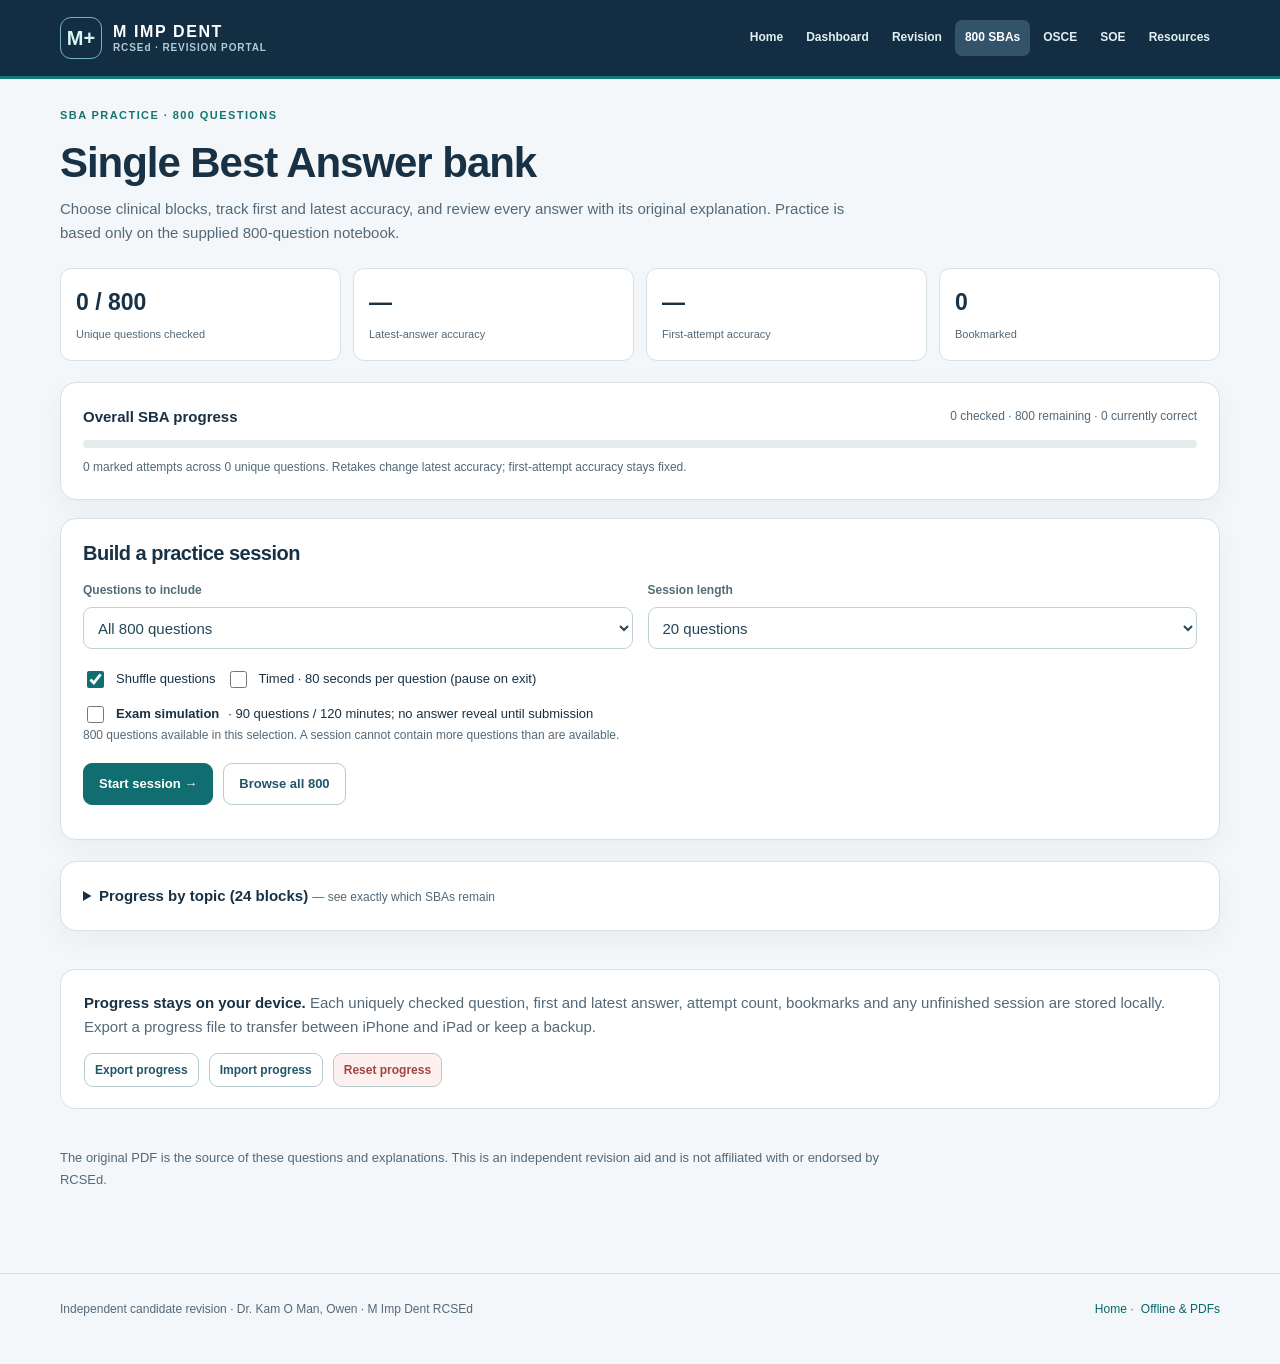
==== commit c6ee1c5c: "Add files via upload" ====
--- a/quiz.html
+++ b/quiz.html
@@ -1,7 +1 @@
-<!doctype html><html lang="en"><head><meta charset="utf-8"><meta name="viewport" content="width=device-width, initial-scale=1, viewport-fit=cover"><meta name="theme-color" content="#142538"><meta name="apple-mobile-web-app-capable" content="yes"><meta name="apple-mobile-web-app-title" content="MImpDent Study"><link rel="manifest" href="manifest.webmanifest"><link rel="icon" href="assets/icon.svg" type="image/svg+xml"><link rel="apple-touch-icon" href="assets/icon-180.png"><link rel="stylesheet" href="styles.css"><title>800 SBA Questions · M Imp Dent RCSEd</title></head><body><header class="site-header"><div class="container head-row"><a class="brand" href="index.html"><span class="logo">M+</span><span>IMPLANT DENTISTRY<br>STUDY HUB</span></a><nav class="head-links"><a class="navlink" href="index.html">Home</a><a class="navlink" href="revision.html">Revise</a><a class="navlink active" href="quiz.html">SBAs</a></nav></div></header>
-<main class="container main"><div class="page-heading"><div class="eyebrow">02 · Practice questions</div><h1>800 Single Best Answers</h1><p>All 24 blocks follow the notebook's original blueprint structure. Each clinical question includes the original A–E choices, correct answer and teaching explanation.</p></div>
-<div id="setupView"><div class="quiz-stats"><div class="stat"><b id="answeredCount">0 / 800</b><span>Unique questions checked</span></div><div class="stat"><b id="accuracyCount">—</b><span>Latest-answer accuracy</span></div><div class="stat"><b id="firstAccuracyCount">—</b><span>First-attempt accuracy</span></div><div class="stat"><b id="bookmarkedCount">0</b><span>Bookmarked</span></div></div><div class="panel progress-overview"><div class="flex" style="justify-content:space-between"><strong>Overall SBA progress</strong><span id="progressDetails" class="small">0 of 800</span></div><div class="progress-wrap" role="progressbar" aria-label="Overall SBA completion" aria-valuemin="0" aria-valuemax="800" aria-valuenow="0" id="globalProgressBar"><div id="globalProgress" class="progress-fill"></div></div><p class="small" id="attemptsInfo" style="margin:10px 0 0">0 marked attempts. Retakes update latest accuracy, not first-attempt accuracy.</p></div><p id="storageWarning" role="alert" class="storage-warning hidden"></p><div class="panel"><h2 class="screen-title">Build a practice session</h2><div class="grid2"><div class="field"><label for="blockFilter">Questions to include</label><select class="input" id="blockFilter"></select></div><div class="field"><label for="sizeSelect">Session length</label><select class="input" id="sizeSelect"><option value="10">10 questions</option><option value="20" selected>20 questions</option><option value="40">40 questions</option><option value="80">80 questions</option><option value="all">All available</option></select></div></div><div class="flex" style="margin-top:19px"><label class="check"><input type="checkbox" id="shuffleCheck" checked> Shuffle questions</label><label class="check"><input type="checkbox" id="timedCheck"> Timed · 80 seconds per question</label></div><div class="setup-actions"><button id="startBtn" class="btn primary">Start session →</button><button id="resumeBtn" class="btn secondary hidden">Resume saved session</button><button id="viewLastResultBtn" class="btn secondary hidden">Previous session results</button><button id="browseBtn" class="btn secondary">Browse all 800</button></div><p id="setupInfo" class="small" role="status"></p></div><details class="panel progress-details section"><summary><strong>Progress by topic (24 blocks)</strong> <span class="small">— see exactly which SBAs remain</span></summary><div class="table-scroll"><table class="progress-table"><thead><tr><th>Block / topic</th><th>Checked</th><th>Correct (latest)</th><th>Completion</th></tr></thead><tbody id="blockProgressRows"></tbody></table></div></details><div class="section info"><strong>Progress stays on your device.</strong> Each uniquely checked question, first and latest answer, attempt count, bookmarks and any unfinished session are stored locally. Export a progress file to transfer between iPhone and iPad or keep a backup.<div class="flex" style="margin-top:14px"><button id="exportBtn" class="btn sm secondary">Export progress</button><button id="importBtn" class="btn sm secondary">Import progress</button><input id="importFile" class="hidden" type="file" accept=".json,application/json"><button id="clearBtn" class="btn sm danger">Reset progress</button></div></div></div>
-<div id="sessionView" class="hidden"><div class="session-top"><div class="session-meta"><span class="tag" id="sessionTitle">Practice</span><span class="tag" id="sessionTime">Untimed</span><span class="small" id="questionPosition">Question 1 of 20</span><span class="small" id="checkedPosition">0 checked</span></div><button class="btn sm secondary" id="exitSession">Save and exit</button></div><div class="progress-wrap"><div class="progress-fill" id="sessionProgress"></div></div><div class="session-navigator"><label class="small" for="jumpSelect">Jump to question:</label><select class="input jump-select" id="jumpSelect" aria-label="Jump to question in this session"></select><button class="btn secondary sm" id="nextUnansweredBtn">Next unchecked</button></div><section class="panel question-card" style="margin-top:17px"><div class="flex" style="justify-content:space-between"><span class="tag" id="qBlock">Block A</span><button id="bookmarkBtn" class="btn secondary sm" aria-pressed="false">☆ Bookmark</button></div><h2 id="qNumber" style="margin:16px 0 0;font-size:1.4rem">Question 1</h2><div class="stem" id="qStem"></div><div class="options" id="qOptions" role="group" aria-label="Choose one answer"></div><section class="explanation hidden" id="answerPanel"><h3 id="answerTitle">Answer</h3><p id="answerText"></p><p class="small" id="sourcePages"></p></section><p id="qFeedback" class="small" role="status"></p><div class="question-footer"><div class="flex"><button id="previousBtn" class="btn secondary">← Previous</button><button id="nextBtn" class="btn secondary">Next →</button></div><div class="flex"><button id="revealBtn" class="btn primary">Check answer &amp; explain</button><button id="finishBtn" class="btn secondary">Finish</button></div></div></section><div class="small" style="margin-top:14px">Use ← / → keyboard arrows to navigate on a computer. Your work is saved automatically.</div></div>
-<div id="resultsView" class="hidden"><div class="panel"><div class="eyebrow">Practice complete</div><h2 id="resultsTitle">Session summary</h2><div class="quiz-stats results-stats" style="margin-top:20px"><div class="stat"><b id="resultCorrect">—</b><span>Correct answers</span></div><div class="stat"><b id="resultAttempted">—</b><span>Checked questions</span></div><div class="stat"><b id="resultScore">—</b><span>Score (all assigned)</span></div><div class="stat"><b id="resultAccuracy">—</b><span>Accuracy (checked only)</span></div></div><p id="resultsBreakdown" class="muted">Unanswered questions are included in the session score denominator but excluded from checked-answer accuracy.</p><div class="flex"><button class="btn primary" id="reviewWrongBtn">Review incorrect</button><button class="btn secondary" id="reviewUnansweredBtn">Complete unanswered</button><button class="btn secondary" id="newSessionBtn">New session</button></div></div></div>
-<div id="browseView" class="hidden"><div class="flex" style="justify-content:space-between;align-items:center;margin-bottom:14px"><h2 style="margin:0">Browse the bank</h2><button class="btn sm secondary" id="browseBack">← Set up a session</button></div><div class="panel"><div class="grid2"><div class="field"><label for="browseSearch">Search questions</label><input id="browseSearch" class="input" type="search" placeholder="e.g. immediate loading, diabetes"></div><div class="field"><label for="browseTopic">Blueprint block</label><select class="input" id="browseTopic"><option value="ALL">All blocks</option></select></div></div><p class="small" id="browseCount" style="margin-top:12px"></p><div id="browseResults"></div><button class="btn secondary hidden" id="loadMoreBtn">Show more questions</button></div></div>
-<p class="disclaimer section">The original PDF is the source of these questions and explanations. This is an independent revision aid and is not affiliated with or endorsed by RCSEd.</p></main><footer class="footer"><div class="container"><span>Dr. Kam O Man, Owen · Original revision notebook</span><span id="offline-status">Offline-capable</span></div></footer><script src="data/questions.js"></script><script src="app.js"></script><script src="quiz-app.js"></script></body></html>
+<!doctype html><html lang="en"><head><meta charset="utf-8"><meta name="viewport" content="width=device-width,initial-scale=1"><meta http-equiv="refresh" content="0;url=./index.html#practice"><title>Opening MImpDent portal</title></head><body><p>Opening <a href="./index.html#practice">the practice section</a>…</p><script>location.replace('./index.html'+location.search+'#practice');</script></body></html>
